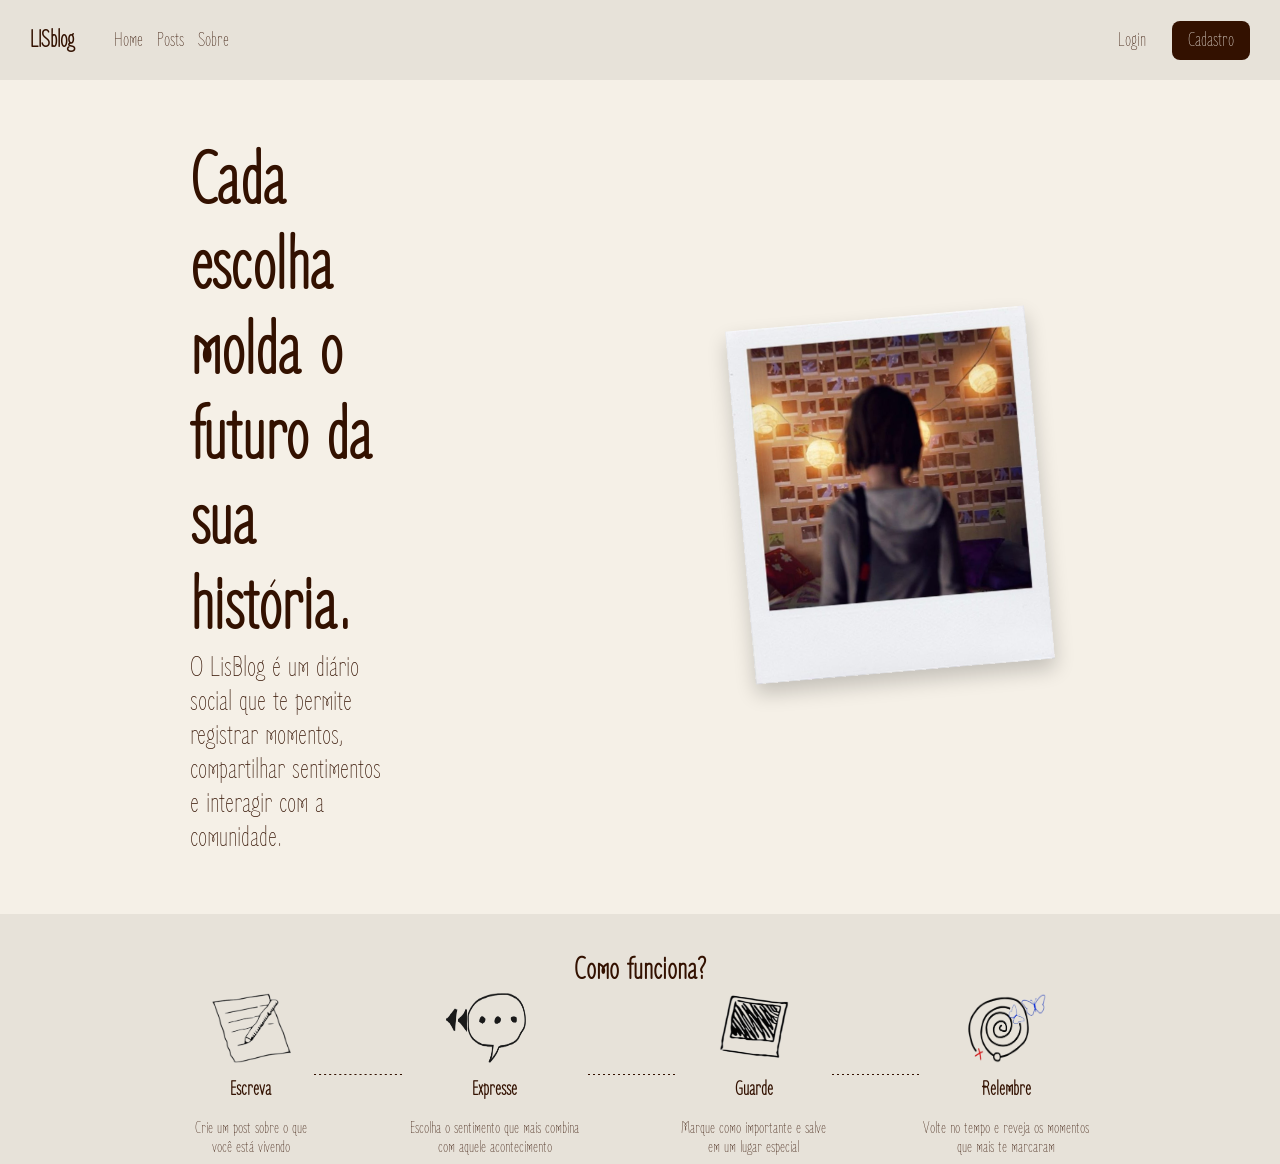
==== Páginas/index.html @ ee25eee0 "organição das pastas" ====
<!doctype html>
<html lang="en">

<head>
  <meta charset="UTF-8" />
  <meta name="viewport" content="width=device-width, initial-scale=1.0" />
  <link rel="stylesheet" href="../css/home.css" />

  <!-- fontes-->
  <link rel="preconnect" href="https://fonts.googleapis.com" />
  <link rel="preconnect" href="https://fonts.gstatic.com" crossorigin />
  <link href="https://fonts.googleapis.com/css2?family=Zen+Loop:ital@0;1&display=swap" rel="stylesheet" />
</head>

<body>


  <!-- NavBar-->
  <header>
    <nav class="navBar">
    
        <h1>LISblog</h1>
      </div>

      <div class="menu">
        <a href="#">Home</a>
        <a href="#">Posts</a>
        <a href="#">Sobre</a>
      </div>

      <div class="botoes">
        <a href="login.html" class="login">Login</a>
        <a href="#" class="cadastro">Cadastro</a>
      </div>
    </nav>
  </header>

  <main>

    <!-- inicio -->
    <section class="inicio">
      <div class="inicio-texto">
        <h1>Cada escolha molda o futuro da sua história.</h1>
        <p>O LisBlog é um diário social que te permite registrar momentos,
          compartilhar sentimentos e interagir com a comunidade.<br></p>
      </div>

      <div class="inicio-img">
        <img src="../imgs/polaroid_home.jpg" alt="">
      </div>
    </section>

  
    <!--funcionalidades-->

    <div class="funcionalidades">

      <h1>Como funciona?</h1>

      <div class="alinhamento">

      <div>
        <div class="icones" ><img src="../imgs/save icon.png" alt=""> <br></div>
        <h2>Escreva</h2> <br>
        <p>Crie um post sobre o que você está vivendo</p>
      </div>

      <div class="divisor"></div>

      <div>
       <div class="icones2" ><img src="../imgs/balao.png" alt=""></div>
       <h2>Expresse</h2> <br>
        <p>Escolha o sentimento que mais combina com aquele acontecimento</p>
      </div>

      <div class="divisor"></div>


      <div>
        <div class="icones" ><img src="../imgs/polaroid-icon.png" alt=""></div>
        <h2>Guarde</h2> <br>
        <p>Marque como importante e salve em um lugar especial</p>
      </div>

      <div class="divisor"></div>

      <div>
        <div class="icones" ><img src="../imgs/rewind.png" alt=""></div>
        <h2>Relembre</h2> <br>
        <p>Volte no tempo e reveja os momentos que mais te marcaram</p>
      </div>
</div>


    </div>





</body>

</html>
---- css/home.css ----
* {
  margin: 0;
  padding: 0;
  box-sizing: border-box;
}

body {
  background-color: #f5f0e7;
  font-family: "Zen Loop", cursive;
  color: #331100;
}

/* header */
header {
  background-color: #e7e2d9;
  height: 80px;
}

.navBar {
  display: flex;
  justify-content: space-between;
  align-items: center;
  height: 100%;
  padding: 0 30px;
}

.menu {
  margin-left: 30px;
}

.menu a {
  margin-left: 10px;
  text-decoration: none;
  color: #331100;
  font-size: 20px;
}


/* botões do login e cadastro */
.botoes {
  margin-left: auto;
  display: flex;
  gap: 10px;
}

.botoes a {
  text-decoration: none;
  padding: 8px 16px;
  border-radius: 8px;
  font-size: 20px;
}

.login {
  color: #331100;
}

.cadastro {
  background-color: #331100;
  color: #f5f0e7;
}


/* inicio */
.inicio {
  display: flex;
  align-items: center;
  justify-content: center;
  gap: 350px;
  padding: 60px 190px;
}

.inicio-texto{
  width: 450px;
}

.inicio-texto h1 {
  font-size: 75px;
}

.inicio-texto p {
  font-size: 30px;
}

.inicio-img img {
  width: 300px;
  transform: rotate(-5deg);
  box-shadow: 0 10px 20px rgba(0, 0, 0, 0.2);
  margin-right: 50px;
  
}

/* Funcionalidades */

.funcionalidades{
  display: flex;
  flex-direction: column;
  justify-content: center;
  gap: 5px;
  align-items: center;
  background-color: #e7e2d9;
  height: 250px;
  padding: 0px 190px;
}

.funcionalidades img {
  display: flex;
  align-items: center;
  justify-content: center;
  width: 80px;
  height: 70px;
  margin-bottom: 15px;
}

.funcionalidades h1{
  margin-top: 30px;
}

.funcionalidades h2 {
  display: flex;
  align-items: center;
  justify-content: center;
  font-size: 20px;
}

.funcionalidades p {
  font-size: 17px;
  text-align: center;
}

.icones {
  display: flex;
  justify-content: center;
}

.icones2 {
  display: flex;
  justify-content: center;
  margin-right: 17px;
}

.divisor {
  background-color: #331100;
  width: 150px;
  height: 1px;
  border-top: 1px dashed #e7e2d9;
  align-self: center;
}

.alinhamento {
  display: flex;
  flex-direction: row;
  max-width: 100%;
  box-sizing: border-box;
}
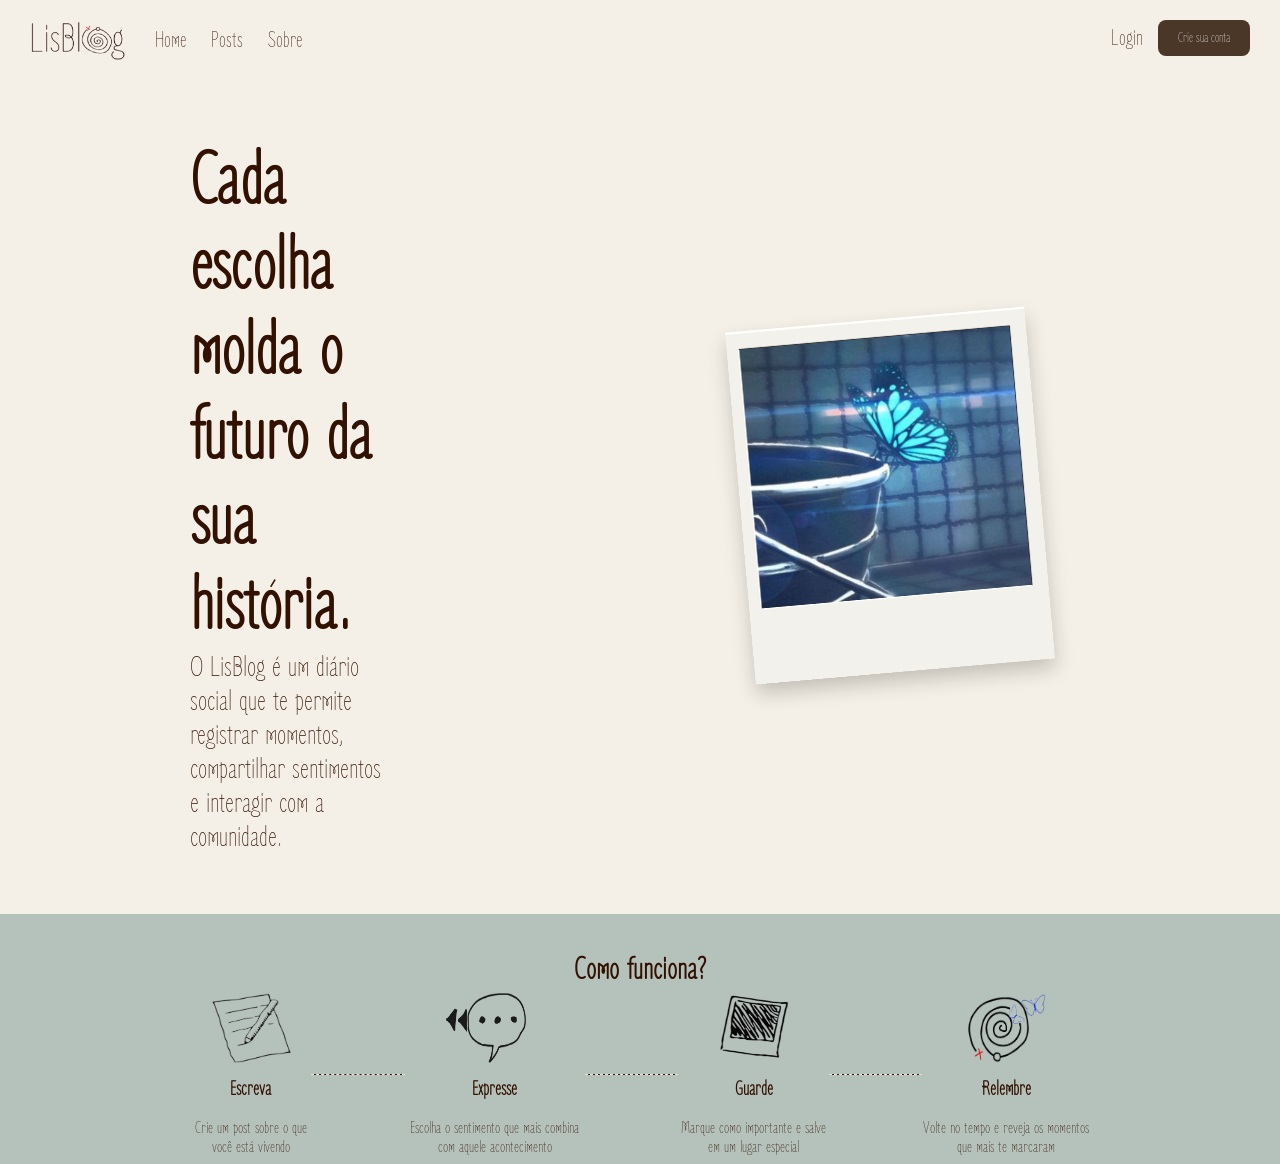
==== commit cc768b84: "Atualização no CSSde todo o site" ====
--- a/Páginas/index.html
+++ b/Páginas/index.html
@@ -17,23 +17,19 @@
 
   <!-- NavBar-->
   <header>
-    <nav class="navBar">
-    
-        <h1>LISblog</h1>
-      </div>
-
-      <div class="menu">
-        <a href="#">Home</a>
-        <a href="#">Posts</a>
-        <a href="#">Sobre</a>
-      </div>
-
-      <div class="botoes">
-        <a href="login.html" class="login">Login</a>
-        <a href="#" class="cadastro">Cadastro</a>
-      </div>
-    </nav>
-  </header>
+  <nav class="navBar">
+    <img class="logo" src="../imgs/Logo.png" alt="LisBlog" />
+    <div class="menu">
+      <a href="./index.html">Home</a>
+      <a href="#">Posts</a>
+      <a href="./sobre.html">Sobre</a>
+    </div>
+    <div class="botoes">
+        <a href="login.html">Login</a>
+      <a href="./cadastro.html" class="cadastro">Crie sua conta</a>
+    </div>
+  </nav>
+</header>
 
   <main>
 
@@ -46,7 +42,7 @@
       </div>
 
       <div class="inicio-img">
-        <img src="../imgs/polaroid_home.jpg" alt="">
+        <img src="../imgs/borboleta_home.png" alt="">
       </div>
     </section>
 
--- a/css/home.css
+++ b/css/home.css
@@ -12,51 +12,59 @@
 
 /* header */
 header {
-  background-color: #e7e2d9;
-  height: 80px;
+  background-color: #F5F0E7;
+  padding: 20px 30px;
 }
 
 .navBar {
   display: flex;
-  justify-content: space-between;
   align-items: center;
-  height: 100%;
-  padding: 0 30px;
+  gap: 30px;
+}
+
+.logo{
+  height: 40px;
 }
 
 .menu {
-  margin-left: 30px;
+  display: flex;
+  gap: 25px;
 }
 
 .menu a {
-  margin-left: 10px;
-  text-decoration: none;
+ text-decoration: none;
   color: #331100;
-  font-size: 20px;
+  font-size: 22px
 }
-
 
 /* botões do login e cadastro */
 .botoes {
-  margin-left: auto;
+  position: absolute;
+  top: 20px;
+  right: 30px;
   display: flex;
-  gap: 10px;
+  align-items: center;
+  gap: 15px;
 }
 
-.botoes a {
-  text-decoration: none;
-  padding: 8px 16px;
-  border-radius: 8px;
-  font-size: 20px;
+.botoes p {
+  color: #fff;
+  font-size: 16px;
 }
 
-.login {
+.botoes a{
+  text-decoration: none;
   color: #331100;
+  font-size: 22px
 }
 
-.cadastro {
-  background-color: #331100;
-  color: #f5f0e7;
+.botoes .cadastro {
+  background-color: #4a3728;
+  color: #fff;
+  text-decoration: none;
+  padding: 10px 20px;
+  border-radius: 8px;
+  font-size: 14px;
 }
 
 
@@ -97,9 +105,9 @@
   justify-content: center;
   gap: 5px;
   align-items: center;
-  background-color: #e7e2d9;
+  background-color: #5a7f7e6a;
   height: 250px;
-  padding: 0px 190px;
+  padding: 0px 190px; 
 }
 
 .funcionalidades img {
